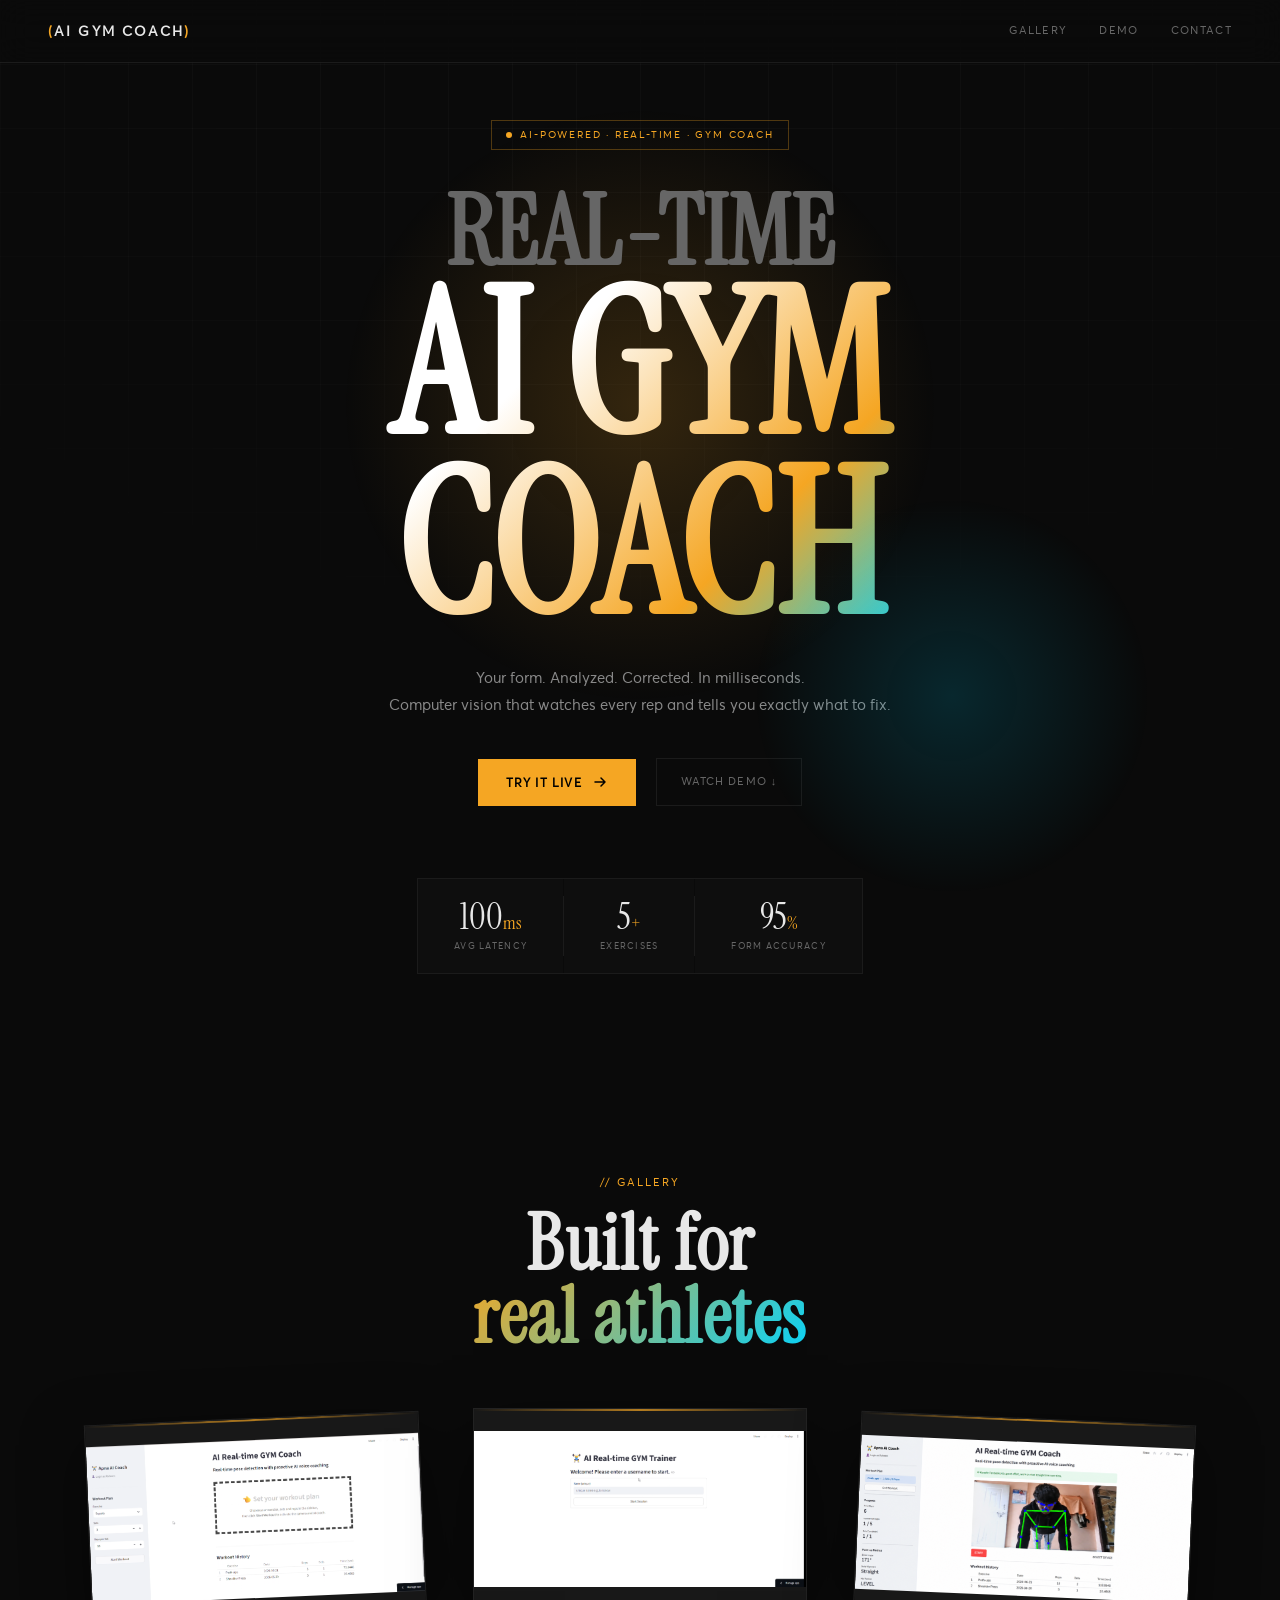
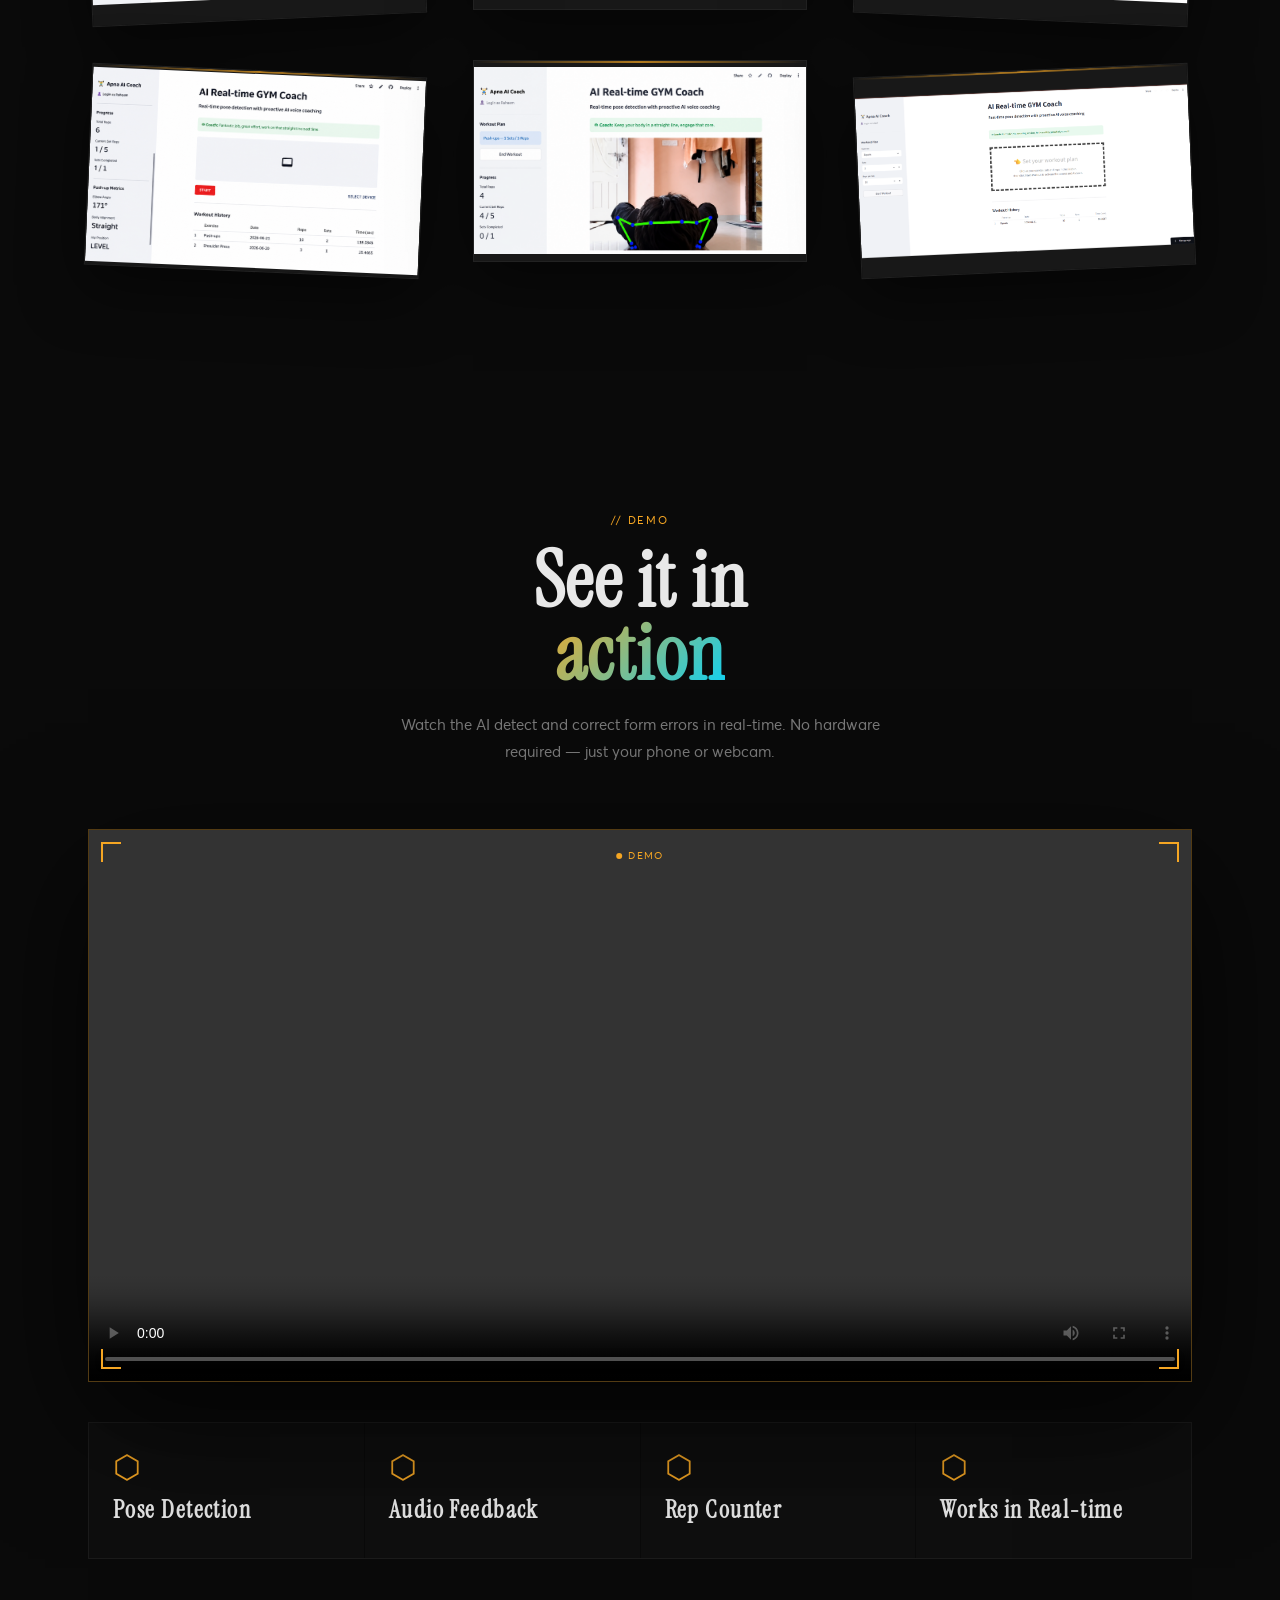
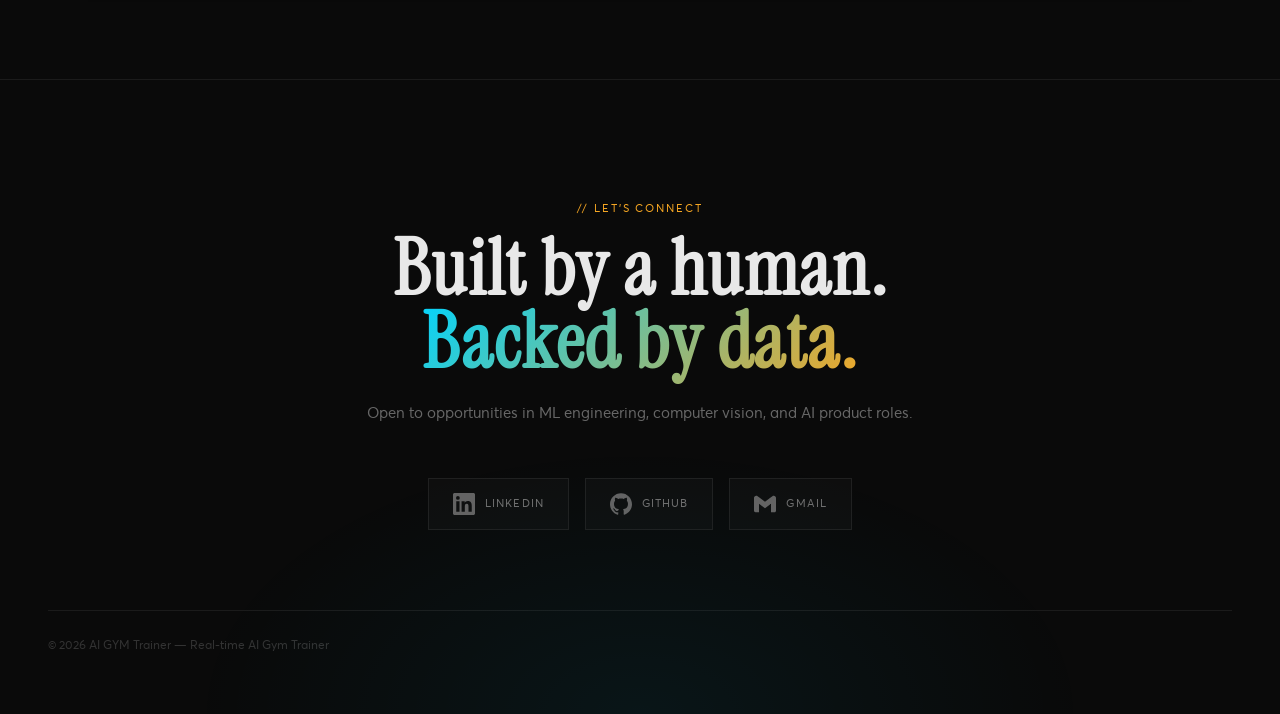
==== Landing_page/index.html @ ecfb58e2 "Fix landing page directory structure for Netlify deployment" ====
<!doctype html>
<html lang="en">
  <head>
    <meta charset="UTF-8" />
    <meta name="viewport" content="width=device-width, initial-scale=1.0" />
    <title>Real-time AI GYM Trainer</title>
    <link rel="stylesheet" href="style.css" />
    <style>
      @font-face {
        font-family: "Averta";
        src: url("Font/Averta.woff2") format("woff2");
        font-weight: normal;
        font-style: normal;
      }
    </style>
    <link rel="preconnect" href="https://fonts.googleapis.com" />
    <link rel="preconnect" href="https://fonts.gstatic.com" crossorigin />
    <link
      href="https://fonts.googleapis.com/css2?family=Ubuntu:wght@400;700&family=Instrument+Serif:ital,wght@0,400;1,400&display=swap"
      rel="stylesheet"
    />
  </head>
  <body>
    <!-- GRID OVERLAY -->
    <div class="grid-overlay" aria-hidden="true"></div>

    <!-- NAV -->
    <nav class="nav">
      <div class="nav-logo">
        <span class="logo-bracket">(</span>AI GYM COACH<span
          class="logo-bracket"
          >)</span
        >
      </div>
      <div class="nav-links">
        <a href="#visuals">Gallery</a>
        <a href="#demo">Demo</a>
        <a href="#contact">Contact</a>
      </div>
    </nav>

    <!-- HERO -->
    <section class="hero" id="hero">
      <div class="hero-tag">
        <span class="dot"></span>
        <span>AI-POWERED · REAL-TIME · GYM COACH</span>
      </div>

      <h1 class="hero-title">
        <span class="line-one">REAL-TIME</span>
        <span class="line-two">AI GYM<br />COACH</span>
      </h1>

      <p class="hero-sub">
        Your form. Analyzed. Corrected. In milliseconds.<br />
        Computer vision that watches every rep and tells you exactly what to
        fix.
      </p>

      <div class="hero-cta-row">
        <a
          href="https://ai-gym-coach-real-time-pose-detection-exercise-tracking-system.streamlit.app/"
          target="_blank"
          rel="noopener noreferrer"
          class="btn-primary"
          id="cta-button"
        >
          <span>Try it live</span>
          <svg width="16" height="16" viewBox="0 0 16 16" fill="none">
            <path
              d="M3 8H13M13 8L9 4M13 8L9 12"
              stroke="currentColor"
              stroke-width="1.5"
              stroke-linecap="round"
              stroke-linejoin="round"
            />
          </svg>
        </a>
        <a href="#demo-video" class="btn-ghost">WATCH DEMO ↓</a>
      </div>

      <!-- Live metrics strip -->
      <div class="metrics-strip">
        <div class="metric">
          <span class="metric-val">100<span class="unit">ms</span></span>
          <span class="metric-label">Avg Latency</span>
        </div>
        <div class="metric-divider"></div>
        <div class="metric">
          <span class="metric-val">5<span class="unit">+</span></span>
          <span class="metric-label">Exercises</span>
        </div>
        <div class="metric-divider"></div>
        <div class="metric">
          <span class="metric-val">95<span class="unit">%</span></span>
          <span class="metric-label">Form Accuracy</span>
        </div>
      </div>
    </section>

    <!-- VISUAL SECTION -->
    <section class="visuals" id="visuals">
      <div class="section-header center-header">
        <span class="section-tag">// GALLERY</span>
        <h2 class="section-title">Built for<br /><em>real athletes</em></h2>
      </div>

      <div class="card-grid">
        <!-- Card 1 -->
        <div class="img-card card-tilt-left card-float-1">
          <div class="card-inner">
            <div class="card-img-wrap">
              <!-- Replace src with your image -->
              <img
                src="Sources/Imges/home_page.png"
                alt="Squat form analysis"
                onerror="this.parentElement.classList.add('img-placeholder')"
              />
              <div class="card-scan-line"></div>
            </div>
            <div class="card-corner tl"></div>
            <div class="card-corner tr"></div>
            <div class="card-corner bl"></div>
            <div class="card-corner br"></div>
          </div>
        </div>

        <!-- Card 2 — tall center -->
        <div class="img-card card-center card-float-2">
          <div class="card-inner">
            <div class="card-img-wrap">
              <img
                src="Sources/Imges/Login_page.png"
                alt="Deadlift posture feedback"
                onerror="this.parentElement.classList.add('img-placeholder')"
              />
              <div class="card-scan-line"></div>
            </div>
            <div class="card-corner tl"></div>
            <div class="card-corner tr"></div>
            <div class="card-corner bl"></div>
            <div class="card-corner br"></div>
          </div>
        </div>

        <!-- Card 3 -->
        <div class="img-card card-tilt-right card-float-3">
          <div class="card-inner">
            <div class="card-img-wrap">
              <img
                src="Sources/Imges/start_workout.png"
                alt="Overhead press alignment"
                onerror="this.parentElement.classList.add('img-placeholder')"
              />
              <div class="card-scan-line"></div>
            </div>
            <div class="card-corner tl"></div>
            <div class="card-corner tr"></div>
            <div class="card-corner bl"></div>
            <div class="card-corner br"></div>
          </div>
        </div>

        <div class="img-card card-tilt-right card-float-4">
          <div class="card-inner"> 
            <div class="card-img-wrap">
              <img
                src="Sources/Imges/workout_history.png"
                alt="Overhead press alignment"
                onerror="this.parentElement.classList.add('img-placeholder')"
              />
              <div class="card-scan-line"></div>
            </div>
            <div class="card-corner tl"></div>
            <div class="card-corner tr"></div>
            <div class="card-corner bl"></div>
            <div class="card-corner br"></div>
          </div>
        </div>

        <div class="img-card card-center card-float-5">
          <div class="card-inner">
            <div class="card-img-wrap">
              <img
                src="Sources/Imges/workout_progress.png"
                alt="Overhead press alignment"
                onerror="this.parentElement.classList.add('img-placeholder')"
              />
              <div class="card-scan-line"></div>
            </div>
            <div class="card-corner tl"></div>
            <div class="card-corner tr"></div>
            <div class="card-corner bl"></div>
            <div class="card-corner br"></div>
          </div>
        </div>

        <div class="img-card card-tilt-left card-float-6">
          <div class="card-inner">
            <div class="card-img-wrap">
              <img
                src="Sources/Imges/image.png"
                alt="Overhead press alignment"
                onerror="this.parentElement.classList.add('img-placeholder')"
              />
              <div class="card-scan-line"></div>
            </div>
            <div class="card-corner tl"></div>
            <div class="card-corner tr"></div>
            <div class="card-corner bl"></div>
            <div class="card-corner br"></div>
          </div>
        </div>
      </div>
    </section>

    <!-- DEMO SECTION -->
    <section class="demo" id="demo">
      <div class="section-header center-header">
        <span class="section-tag">// DEMO</span>
        <h2 class="section-title">See it in<br /><em>action</em></h2>
        <p class="section-desc">
          Watch the AI detect and correct form errors in real-time. No hardware
          required — just your phone or webcam.
        </p>
      </div>

      <div class="video-wrapper" id="demo-video">
        <div class="video-glow"></div>
        <div class="video-container">
          <div class="video-corner tl"></div>
          <div class="video-corner tr"></div>
          <div class="video-corner bl"></div>
          <div class="video-corner br"></div>
          <div class="video-status">
            <span class="dot pulse-dot"></span>
            <span>DEMO</span>
          </div>
          <!-- Replace with your video. Options:
             MP4:    <video src="your-demo.mp4" controls></video>
             YouTube: <iframe src="https://www.youtube.com/embed/YOUR_ID" ...></iframe>
        -->
          <video src="Sources/Videos/project_demo.mp4" controls playsinline></video>
          <!-- <iframe src="https://www.youtube.com/embed/YOUR_VIDEO_ID" allowfullscreen></iframe> -->
        </div>
      </div>

      <!-- feature callouts below video -->
      <div class="feature-row">
        <div class="feature">
          <span class="feature-icon">⬡</span>
          <strong>Pose Detection</strong>
        </div>
        <div class="feature">
          <span class="feature-icon">⬡</span>
          <strong>Audio Feedback</strong>
        </div>
        <div class="feature">
          <span class="feature-icon">⬡</span>
          <strong>Rep Counter</strong>
        </div>
        <div class="feature">
          <span class="feature-icon">⬡</span>
          <strong>Works in Real-time</strong>
        </div>
      </div>
    </section>

    <!-- CONTACT SECTION -->
    <section class="contact" id="contact">
      <div class="contact-inner">
        <span class="section-tag">// LET'S CONNECT</span>
        <h2 class="contact-title">
          Built by a human.<br /><em>Backed by data.</em>
        </h2>
        <p class="contact-desc">
          Open to opportunities in ML engineering, computer vision, and AI
          product roles.
        </p>

        <div class="social-grid">
          <!-- LinkedIn -->
          <a
            href="https://www.linkedin.com/in/shaikh-raheem-68b6153a4/"
            target="_blank"
            rel="noopener"
            class="social-btn"
            aria-label="LinkedIn"
          >
            <span class="social-icon">
              <svg
                viewBox="0 0 24 24"
                fill="currentColor"
                width="22"
                height="22"
              >
                <path
                  d="M20.447 20.452h-3.554v-5.569c0-1.328-.027-3.037-1.852-3.037-1.853 0-2.136 1.445-2.136 2.939v5.667H9.351V9h3.414v1.561h.046c.477-.9 1.637-1.85 3.37-1.85 3.601 0 4.267 2.37 4.267 5.455v6.286zM5.337 7.433a2.062 2.062 0 0 1-2.063-2.065 2.064 2.064 0 1 1 2.063 2.065zm1.782 13.019H3.555V9h3.564v11.452zM22.225 0H1.771C.792 0 0 .774 0 1.729v20.542C0 23.227.792 24 1.771 24h20.451C23.2 24 24 23.227 24 22.271V1.729C24 .774 23.2 0 22.222 0h.003z"
                />
              </svg>
            </span>
            <span class="social-label">LinkedIn</span>
          </a>

          <!-- GitHub -->
          <a
            href="https://github.com/Shaikhraheem000/AI-Gym-Coach-Real-Time-Pose-Detection-Exercise-Tracking-System"
            target="_blank"
            rel="noopener"
            class="social-btn"
            aria-label="GitHub"
          >
            <span class="social-icon">
              <svg
                viewBox="0 0 24 24"
                fill="currentColor"
                width="22"
                height="22"
              >
                <path
                  d="M12 .297c-6.63 0-12 5.373-12 12 0 5.303 3.438 9.8 8.205 11.385.6.113.82-.258.82-.577 0-.285-.01-1.04-.015-2.04-3.338.724-4.042-1.61-4.042-1.61C4.422 18.07 3.633 17.7 3.633 17.7c-1.087-.744.084-.729.084-.729 1.205.084 1.838 1.236 1.838 1.236 1.07 1.835 2.809 1.305 3.495.998.108-.776.417-1.305.76-1.605-2.665-.3-5.466-1.332-5.466-5.93 0-1.31.465-2.38 1.235-3.22-.135-.303-.54-1.523.105-3.176 0 0 1.005-.322 3.3 1.23.96-.267 1.98-.399 3-.405 1.02.006 2.04.138 3 .405 2.28-1.552 3.285-1.23 3.285-1.23.645 1.653.24 2.873.12 3.176.765.84 1.23 1.91 1.23 3.22 0 4.61-2.805 5.625-5.475 5.92.42.36.81 1.096.81 2.22 0 1.606-.015 2.896-.015 3.286 0 .315.21.69.825.57C20.565 22.092 24 17.592 24 12.297c0-6.627-5.373-12-12-12"
                />
              </svg>
            </span>
            <span class="social-label">GitHub</span>
          </a>

          <!-- Gmail -->
          <a
            href="mailto:shaikhraheemr03@gmail.com"
            class="social-btn"
            aria-label="Email"
          >
            <span class="social-icon">
              <svg
                viewBox="0 0 24 24"
                fill="currentColor"
                width="22"
                height="22"
              >
                <path
                  d="M24 5.457v13.909c0 .904-.732 1.636-1.636 1.636h-3.819V11.73L12 16.64l-6.545-4.91v9.273H1.636A1.636 1.636 0 0 1 0 19.366V5.457c0-2.023 2.309-3.178 3.927-1.964L5.455 4.64 12 9.548l6.545-4.910 1.528-1.145C21.69 2.28 24 3.434 24 5.457z"
                />
              </svg>
            </span>
            <span class="social-label">Gmail</span>
          </a>
        </div>
      </div>

      <footer class="footer">
        <span>© 2026 AI GYM Trainer — Real-time AI Gym Trainer</span>
      </footer>
    </section>
  </body>
</html>
---- Landing_page/style.css ----
/* ============================================================
   AXFORM — Real-time AI GYM Trainer
   style.css
   ============================================================ */

/* ── TOKENS ── */
:root {
  --bg:        #0a0a0a;
  --surface:   #111111;
  --border:    rgba(255,255,255,0.07);
  --amber:     #f5a623;
  --amber-dim: #b97a18;
  --amber-glow:rgba(245,166,35,0.18);
  --cyan:      #00d4ff;
  --cyan-glow: rgba(0,212,255,0.15);
  --text:      #e8e8e8;
  --muted:     #666;
  --font-display: 'Instrument Serif', serif;
  --font-body:    'Ubuntu', monospace;
  --font-body:    'Averta', sans-serif;
  --radius:    0px;
  --max-w:     1200px;
}

/* ── RESET ── */
*, *::before, *::after { box-sizing: border-box; margin: 0; padding: 0; }
html { scroll-behavior: smooth; }
body {
  background: var(--bg);
  color: var(--text);
  font-family: var(--font-body);
  font-size: 16px;
  line-height: 1.6;
  overflow-x: hidden;
}
a { color: inherit; text-decoration: none; }
img { display: block; width: 100%; height: 100%; object-fit: contain; }

/* ── GRID OVERLAY ── */
.grid-overlay {
  position: fixed;
  inset: 0;
  pointer-events: none;
  z-index: 0;
  background-image:
    linear-gradient(rgba(255,255,255,0.025) 1px, transparent 1px),
    linear-gradient(90deg, rgba(255,255,255,0.025) 1px, transparent 1px);
  background-size: 64px 64px;
  mask-image: radial-gradient(ellipse 80% 80% at 50% 0%, black 40%, transparent 100%);
}

/* ── NAV ── */
.nav {
  position: fixed;
  top: 0; left: 0; right: 0;
  z-index: 100;
  display: flex;
  align-items: center;
  justify-content: space-between;
  padding: 20px 48px;
  background: rgba(10,10,10,0.7);
  backdrop-filter: blur(16px);
  border-bottom: 1px solid var(--border);
}

.nav-logo {
  font-family: var(--font-body);
  font-weight: 700;
  font-size: 14px;
  letter-spacing: 0.15em;
  color: var(--text);
}
.logo-bracket { color: var(--amber); }

.nav-links {
  display: flex;
  gap: 32px;
}
.nav-links a {
  font-family: var(--font-body);
  font-size: 11px;
  letter-spacing: 0.12em;
  text-transform: uppercase;
  color: var(--muted);
  transition: color 0.2s;
}
.nav-links a:hover { color: var(--amber); }

/* ── HERO ── */
.hero {
  position: relative;
  z-index: 1;
  min-height: 100vh;
  display: flex;
  flex-direction: column;
  align-items: center;
  justify-content: center;
  text-align: center;
  padding: 120px 24px 80px;
  overflow: hidden;
}

/* Background glow blobs */
.hero::before {
  content: '';
  position: absolute;
  width: 600px; height: 600px;
  border-radius: 50%;
  background: radial-gradient(circle, var(--amber-glow) 0%, transparent 70%);
  top: 10%; left: 50%;
  transform: translateX(-50%);
  pointer-events: none;
  animation: blob-drift 8s ease-in-out infinite alternate;
}
.hero::after {
  content: '';
  position: absolute;
  width: 400px; height: 400px;
  border-radius: 50%;
  background: radial-gradient(circle, var(--cyan-glow) 0%, transparent 70%);
  bottom: 15%; right: 10%;
  pointer-events: none;
  animation: blob-drift 10s ease-in-out infinite alternate-reverse;
}

@keyframes blob-drift {
  from { transform: translateX(-50%) scale(1); opacity: 0.6; }
  to   { transform: translateX(-50%) scale(1.2) translateY(-20px); opacity: 1; }
}

.hero-tag {
  display: inline-flex;
  align-items: center;
  gap: 8px;
  font-family: var(--font-body);
  font-size: 10px;
  letter-spacing: 0.18em;
  color: var(--amber);
  border: 1px solid rgba(245,166,35,0.3);
  padding: 6px 14px;
  border-radius: var(--radius);
  margin-bottom: 40px;
  animation: fade-up 0.8s ease both;
}
.dot {
  width: 6px; height: 6px;
  border-radius: 50%;
  background: var(--amber);
  animation: blink 2s ease-in-out infinite;
}
@keyframes blink {
  0%, 100% { opacity: 1; }
  50%       { opacity: 0.2; }
}

.hero-title {
  font-family: var(--font-display);
  line-height: 0.9;
  letter-spacing: 0.02em;
  animation: fade-up 0.8s 0.1s ease both;
}
.line-one {
  display: block;
  font-size: clamp(56px, 8vw, 96px);
  color: var(--muted);
}
.line-two {
  display: block;
  font-size: clamp(80px, 16vw, 200px);
  background: linear-gradient(135deg, #ffffff 30%, var(--amber) 70%, var(--cyan) 100%);
  -webkit-background-clip: text;
  -webkit-text-fill-color: transparent;
  background-clip: text;
  min-width: 600px;
}

.hero-sub {
  max-width: 520px;
  font-size: 15px;
  font-weight: 300;
  color: #888;
  margin-top: 28px;
  line-height: 1.8;
  animation: fade-up 0.8s 0.2s ease both;
}

.hero-cta-row {
  display: flex;
  align-items: center;
  gap: 20px;
  margin-top: 40px;
  animation: fade-up 0.8s 0.3s ease both;
}

.btn-primary {
  display: inline-flex;
  align-items: center;
  gap: 10px;
  background: var(--amber);
  color: #000;
  font-family: var(--font-body);
  font-size: 12px;
  font-weight: 700;
  letter-spacing: 0.1em;
  text-transform: uppercase;
  padding: 14px 28px;
  border-radius: var(--radius);
  transition: transform 0.2s, box-shadow 0.2s, background 0.2s;
  box-shadow: 0 0 0 0 var(--amber-glow);
}
.btn-primary:hover {
  background: #ffc04d;
  transform: translateY(-2px);
  box-shadow: 0 8px 40px var(--amber-glow);
}
.btn-primary:active { transform: translateY(0); }

.btn-ghost {
  font-family: var(--font-body);
  font-size: 11px;
  letter-spacing: 0.1em;
  color: var(--muted);
  border: 1px solid var(--border);
  padding: 14px 24px;
  border-radius: var(--radius);
  transition: color 0.2s, border-color 0.2s;
}
.btn-ghost:hover {
  color: var(--text);
  border-color: rgba(255,255,255,0.2);
}

/* METRICS STRIP */
.metrics-strip {
  display: flex;
  align-items: center;
  gap: 0;
  margin-top: 72px;
  border: 1px solid var(--border);
  border-radius: var(--radius);
  overflow: hidden;
  animation: fade-up 0.8s 0.5s ease both;
}
.metric {
  display: flex;
  flex-direction: column;
  align-items: center;
  padding: 20px 36px;
  gap: 4px;
  background: rgba(255,255,255,0.02);
  transition: background 0.2s;
}
.metric:hover { background: rgba(245,166,35,0.05); }
.metric-val {
  font-family: var(--font-display);
  font-size: 36px;
  line-height: 1;
  color: var(--text);
}
.unit {
  font-size: 18px;
  color: var(--amber);
}
.metric-label {
  font-family: var(--font-body);
  font-size: 9px;
  letter-spacing: 0.14em;
  text-transform: uppercase;
  color: var(--muted);
}
.metric-divider {
  width: 1px;
  height: 60px;
  background: var(--border);
  flex-shrink: 0;
}

@keyframes fade-up {
  from { opacity: 0; transform: translateY(24px); }
  to   { opacity: 1; transform: translateY(0); }
}

/* ── VISUALS ── */
.visuals {
  position: relative;
  z-index: 1;
  padding: 120px 48px;
  max-width: var(--max-w);
  margin: 0 auto;
}

.section-header {
  margin-bottom: 64px;
}
.section-tag {
  font-family: var(--font-body);
  font-size: 11px;
  letter-spacing: 0.18em;
  color: var(--amber);
  display: block;
  margin-bottom: 16px;
}
.section-title {
  font-family: var(--font-display);
  font-size: clamp(48px, 6vw, 80px);
  line-height: 0.95;
  letter-spacing: 0.02em;
}
.section-title em {
  font-style: normal;
  background: linear-gradient(135deg, var(--amber), var(--cyan));
  -webkit-background-clip: text;
  -webkit-text-fill-color: transparent;
  background-clip: text;
}
.center-header { text-align: center; }
.section-desc {
  max-width: 480px;
  margin: 20px auto 0;
  color: #777;
  font-size: 15px;
  line-height: 1.8;
}

/* CARD GRID */
.card-grid {
  display: grid;
  grid-template-columns: repeat(3, 1fr);
  grid-template-rows: auto auto;
  gap: 50px;
}

.img-card {
  position: relative;
  border-radius: var(--radius);
  cursor: default;
  transition: transform 0.4s cubic-bezier(0.34,1.56,0.64,1);
}
.img-card:hover { transform: translateY(-6px) rotate(0deg) !important; }

.card-tilt-left  { transform: rotate(-2.5deg); animation: float1 6s ease-in-out infinite; }
.card-center     { transform: rotate(0deg) translateY(-10px); animation: float2 7s ease-in-out infinite; }
.card-tilt-right { transform: rotate(2.5deg); animation: float3 5.5s ease-in-out infinite; }
.card-wide       {
  grid-column: 1 / -1;
  transform: rotate(0deg);
  animation: float4 8s ease-in-out infinite;
}

@keyframes float1 {
  0%,100% { transform: rotate(-2.5deg) translateY(0); }
  50%     { transform: rotate(-2.5deg) translateY(-12px); }
}
@keyframes float2 {
  0%,100% { transform: rotate(0deg) translateY(-10px); }
  50%     { transform: rotate(0deg) translateY(-22px); }
}
@keyframes float3 {
  0%,100% { transform: rotate(2.5deg) translateY(0); }
  50%     { transform: rotate(2.5deg) translateY(-10px); }
}
@keyframes float4 {
  0%,100% { transform: rotate(-2.5deg) translateY(0); }
  50%     { transform: rotate(-2.5deg) translateY(-12px); }
}
@keyframes float5 {
  0%,100% { transform: rotate(0deg) translateY(-10px); }
  50%     { transform: rotate(0deg) translateY(-22px); }
}
@keyframes float6 {
  0%,100% { transform: rotate(2.5deg) translateY(0); }
  50%     { transform: rotate(2.5deg) translateY(-10px); }
}
.card-inner {
  border: 1px solid var(--border);
  border-radius: var(--radius);
  overflow: hidden;
  background: var(--surface);
  box-shadow: 0 20px 60px rgba(0,0,0,0.5);
  transition: box-shadow 0.3s, border-color 0.3s;
}
.img-card:hover .card-inner {
  border-color: rgba(245,166,35,0.35);
  box-shadow: 0 30px 80px rgba(0,0,0,0.6), 0 0 40px var(--amber-glow);
}
.card-inner-wide {
  display: grid;
  grid-template-columns: 1fr 1fr;
}

.card-img-wrap {
  position: relative;
  height: 200px;
  overflow: hidden;
  background: #181818;
}
.card-img-wrap.wide { height: 220px; }
.card-img-wrap.img-placeholder::after {
  content: 'IMAGE PLACEHOLDER';
  position: absolute;
  inset: 0;
  display: flex;
  align-items: center;
  justify-content: center;
  font-family: var(--font-body);
  font-size: 11px;
  letter-spacing: 0.15em;
  color: #333;
}

/* placeholder checkerboard when image missing */
.img-placeholder {
  background-image:
    repeating-linear-gradient(45deg, #161616 0, #161616 1px, transparent 0, transparent 50%),
    repeating-linear-gradient(-45deg, #161616 0, #161616 1px, transparent 0, transparent 50%);
  background-size: 20px 20px;
  background-color: #111;
}

.card-scan-line {
  position: absolute;
  left: 0; right: 0;
  height: 2px;
  background: linear-gradient(90deg, transparent, var(--amber), transparent);
  opacity: 0.7;
  animation: scan 3s linear infinite;
  top: 0;
}
@keyframes scan {
  from { top: 0; opacity: 0.7; }
  to   { top: 100%; opacity: 0; }
}

.card-label {
  padding: 16px 20px 20px;
}
.card-tag {
  font-family: var(--font-body);
  font-size: 9px;
  letter-spacing: 0.18em;
  color: var(--amber);
  display: block;
  margin-bottom: 6px;
}
.card-label p {
  font-size: 12px;
  color: #666;
  line-height: 1.5;
}

/* Corner brackets */
.card-corner {
  position: absolute;
  width: 12px; height: 12px;
  border-color: var(--amber);
  border-style: solid;
  opacity: 0;
  transition: opacity 0.3s;
}
.img-card:hover .card-corner { opacity: 0.6; }
.card-corner.tl { top: 8px; left: 8px;  border-width: 1px 0 0 1px; }
.card-corner.tr { top: 8px; right: 8px; border-width: 1px 1px 0 0; }
.card-corner.bl { bottom: 8px; left: 8px;  border-width: 0 0 1px 1px; }
.card-corner.br { bottom: 8px; right: 8px; border-width: 0 1px 1px 0; }

/* ── DEMO ── */
.demo {
  position: relative;
  z-index: 1;
  padding: 120px 48px;
  max-width: var(--max-w);
  margin: 0 auto;
}

.video-wrapper {
  position: relative;
  margin-top: 56px;
}
.video-glow {
  position: absolute;
  inset: -40px;
  background: radial-gradient(ellipse 60% 50% at 50% 50%, var(--amber-glow), transparent 70%);
  pointer-events: none;
  animation: glow-pulse 4s ease-in-out infinite alternate;
}
@keyframes glow-pulse {
  from { opacity: 0.5; transform: scale(0.95); }
  to   { opacity: 1;   transform: scale(1.05); }
}

.video-container {
  position: relative;
  border-radius: 0px;
  border: 1px solid rgba(245,166,35,0.3);
  overflow: hidden;
  background: #0d0d0d;
  box-shadow: 0 40px 120px rgba(0,0,0,0.7), inset 0 1px 0 rgba(255,255,255,0.05);
  min-height: 480px;
  display: flex;
  align-items: center;
  justify-content: center;
}
.video-container video,
.video-container iframe {
  width: 100%;
  height: 100%;
  min-height: 480px;
  border: none;
  display: block;
}
.video-corner {
  position: absolute;
  width: 20px; height: 20px;
  border-color: var(--amber);
  border-style: solid;
  z-index: 2;
}
.video-corner.tl { top: 12px; left: 12px;  border-width: 2px 0 0 2px; }
.video-corner.tr { top: 12px; right: 12px; border-width: 2px 2px 0 0; }
.video-corner.bl { bottom: 12px; left: 12px;  border-width: 0 0 2px 2px; }
.video-corner.br { bottom: 12px; right: 12px; border-width: 0 2px 2px 0; }

.video-status {
  position: absolute;
  top: 18px;
  left: 50%;
  transform: translateX(-50%);
  display: flex;
  align-items: center;
  gap: 6px;
  font-family: var(--font-body);
  font-size: 10px;
  letter-spacing: 0.14em;
  color: var(--amber);
  z-index: 2;
}
.pulse-dot {
  animation: pulse-ring 2s ease-in-out infinite;
}
@keyframes pulse-ring {
  0%,100% { box-shadow: 0 0 0 0 rgba(245,166,35,0.6); }
  50%     { box-shadow: 0 0 0 6px rgba(245,166,35,0); }
}

/* Placeholder UI inside video box */
.video-placeholder {
  display: flex;
  flex-direction: column;
  align-items: center;
  gap: 24px;
  color: #333;
  user-select: none;
  padding: 60px;
}
.play-ring {
  width: 80px; height: 80px;
  border-radius: 50%;
  border: 2px solid rgba(245,166,35,0.25);
  display: flex;
  align-items: center;
  justify-content: center;
  animation: ring-spin 8s linear infinite;
}
@keyframes ring-spin {
  from { transform: rotate(0deg); }
  to   { transform: rotate(360deg); }
}
.play-btn {
  width: 48px; height: 48px;
  background: rgba(245,166,35,0.12);
  border: 1px solid rgba(245,166,35,0.3);
  border-radius: 50%;
  display: flex;
  align-items: center;
  justify-content: center;
  color: var(--amber);
  animation: ring-spin-rev 8s linear infinite;
}
@keyframes ring-spin-rev {
  from { transform: rotate(0deg); }
  to   { transform: rotate(-360deg); }
}
.play-btn svg { width: 20px; height: 20px; margin-left: 3px; }
.video-placeholder p {
  font-family: var(--font-body);
  font-size: 12px;
  letter-spacing: 0.08em;
  color: #444;
  text-align: center;
}
.video-placeholder code {
  color: var(--amber);
  background: rgba(245,166,35,0.1);
  padding: 1px 6px;
  border-radius: 3px;
}

/* Feature row */
.feature-row {
  display: grid;
  grid-template-columns: repeat(4, 1fr);
  gap: 1px;
  margin-top: 40px;
  border: 1px solid var(--border);
  border-radius: var(--radius);
  overflow: hidden;
}
.feature {
  background: rgba(255,255,255,0.02);
  padding: 28px 24px;
  transition: background 0.2s;
  display: flex;
  flex-direction: column;
  gap: 8px;
}
.feature:hover { background: rgba(245,166,35,0.04); }
.feature-icon {
  font-size: 32px;
  color: var(--amber);
  line-height: 1;
}
.feature strong {
  font-family: var(--font-display);
  font-size: 24px;
  font-weight: 700;
  letter-spacing: 0.06em;
  color: var(--text);
}
.feature p {
  font-size: 13px;
  color: var(--muted);
  line-height: 1.6;
}

/* ── CONTACT ── */
.contact {
  position: relative;
  z-index: 1;
  padding: 120px 48px 60px;
  border-top: 1px solid var(--border);
  text-align: center;
}
.contact::before {
  content: '';
  position: absolute;
  inset: 0;
  background: radial-gradient(ellipse 50% 60% at 50% 100%, rgba(0,212,255,0.06), transparent 70%);
  pointer-events: none;
}

.contact-inner {
  position: relative;
  max-width: 600px;
  margin: 0 auto;
}

.contact-title {
  font-family: var(--font-display);
  font-size: clamp(48px, 6vw, 80px);
  line-height: 0.95;
  letter-spacing: 0.02em;
  margin: 16px 0 20px;
}
.contact-title em {
  font-style: normal;
  background: linear-gradient(135deg, var(--cyan), var(--amber));
  -webkit-background-clip: text;
  -webkit-text-fill-color: transparent;
  background-clip: text;
}
.contact-desc {
  font-size: 15px;
  color: #666;
  line-height: 1.8;
  margin-bottom: 52px;
}

.social-grid {
  display: flex;
  justify-content: center;
  gap: 16px;
  flex-wrap: wrap;
}

.social-btn {
  display: flex;
  align-items: center;
  gap: 10px;
  padding: 14px 24px;
  border: 1px solid var(--border);
  border-radius: var(--radius);
  background: rgba(255,255,255,0.02);
  color: #888;
  font-family: var(--font-body);
  font-size: 11px;
  letter-spacing: 0.1em;
  text-transform: uppercase;
  transition: color 0.2s, border-color 0.2s, background 0.2s, transform 0.2s, box-shadow 0.2s;
}
.social-btn:hover {
  color: var(--amber);
  border-color: rgba(245,166,35,0.4);
  background: rgba(245,166,35,0.06);
  transform: translateY(-3px);
  box-shadow: 0 8px 30px var(--amber-glow);
}
.social-icon {
  display: flex;
  align-items: center;
  opacity: 0.7;
  transition: opacity 0.2s;
}
.social-btn:hover .social-icon { opacity: 1; }
.social-label { opacity: 0.8; }

/* FOOTER */
.footer {
  display: flex;
  justify-content: space-between;
  align-items: center;
  margin-top: 80px;
  padding-top: 24px;
  border-top: 1px solid var(--border);
  font-size: 12px;
  color: #333;
}
.footer-mono {
  font-family: var(--font-body);
  font-size: 10px;
  letter-spacing: 0.1em;
}

/* ── RESPONSIVE ── */
@media (max-width: 960px) {
  .nav { padding: 16px 24px; }
  .nav-links { gap: 20px; }
  .visuals, .demo { padding: 80px 24px; }
  .card-grid { grid-template-columns: 1fr 1fr; }
  .card-wide { grid-column: 1 / -1; }
  .card-inner-wide { grid-template-columns: 1fr; }
  .feature-row { grid-template-columns: repeat(2, 1fr); }
  .metrics-strip { flex-wrap: wrap; }
}

@media (max-width: 640px) {
  .nav-links { display: none; }
  .hero { padding: 100px 20px 60px; }
  .hero-cta-row { flex-direction: column; }
  .metrics-strip { flex-direction: column; gap: 0; }
  .metric-divider { width: 60px; height: 1px; }
  .card-grid { grid-template-columns: 1fr; }
  .feature-row { grid-template-columns: 1fr; }
  .contact { padding: 80px 24px 40px; }
  .footer { flex-direction: column; gap: 8px; text-align: center; }
  .video-container { min-height: 300px; }
  .video-container video,
  .video-container iframe { min-height: 300px; }
}
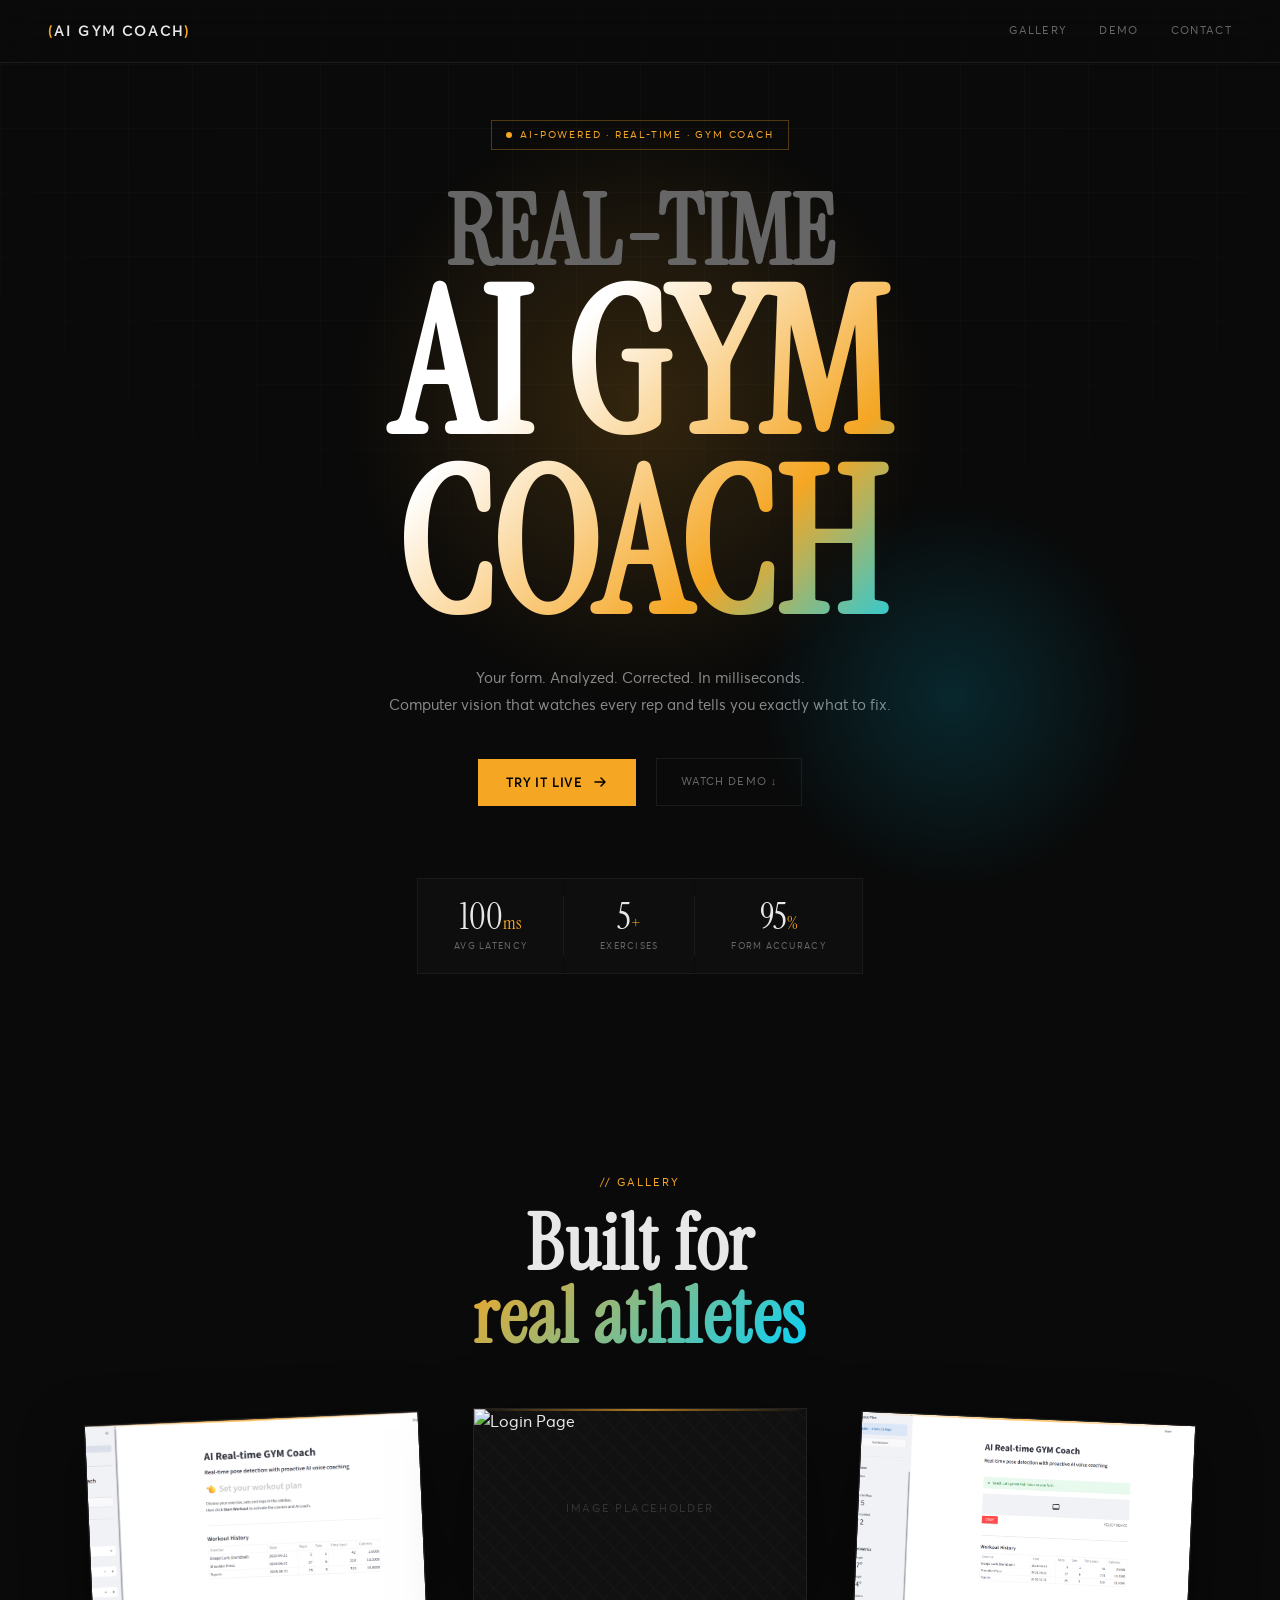
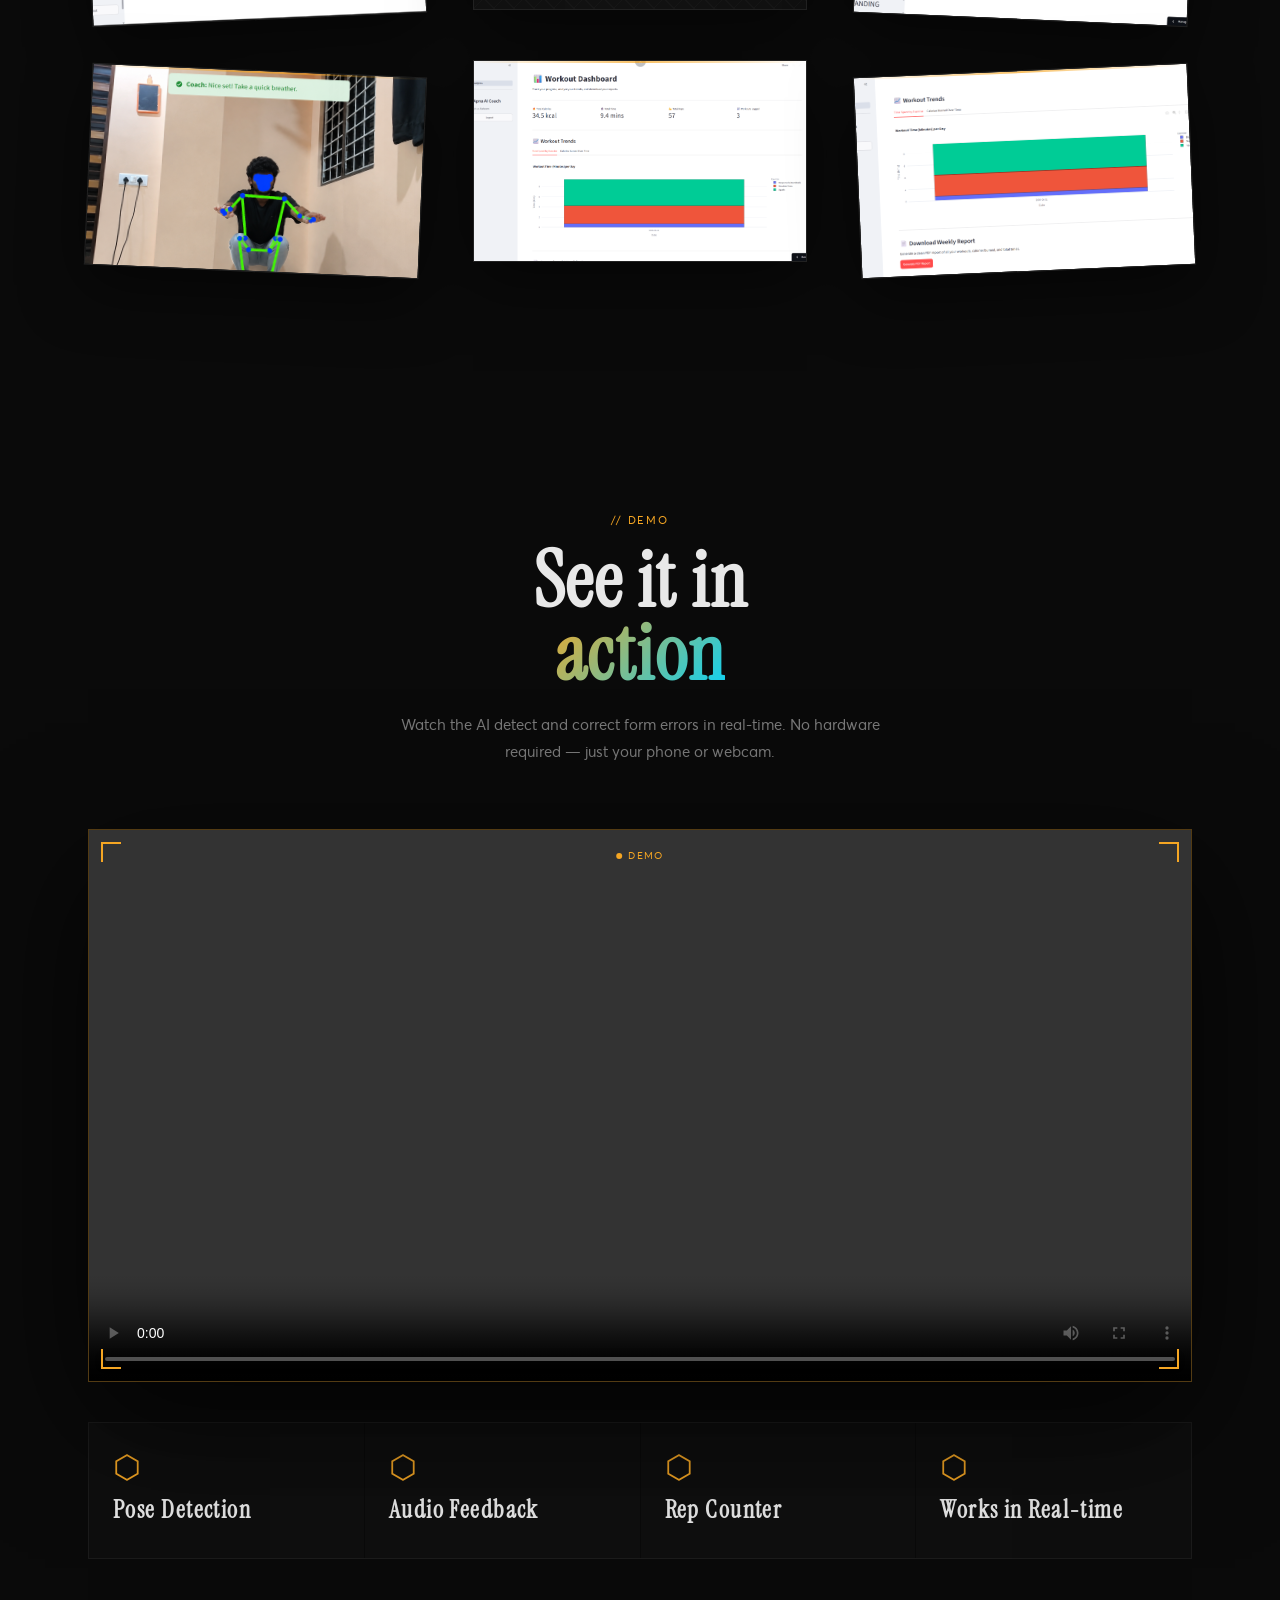
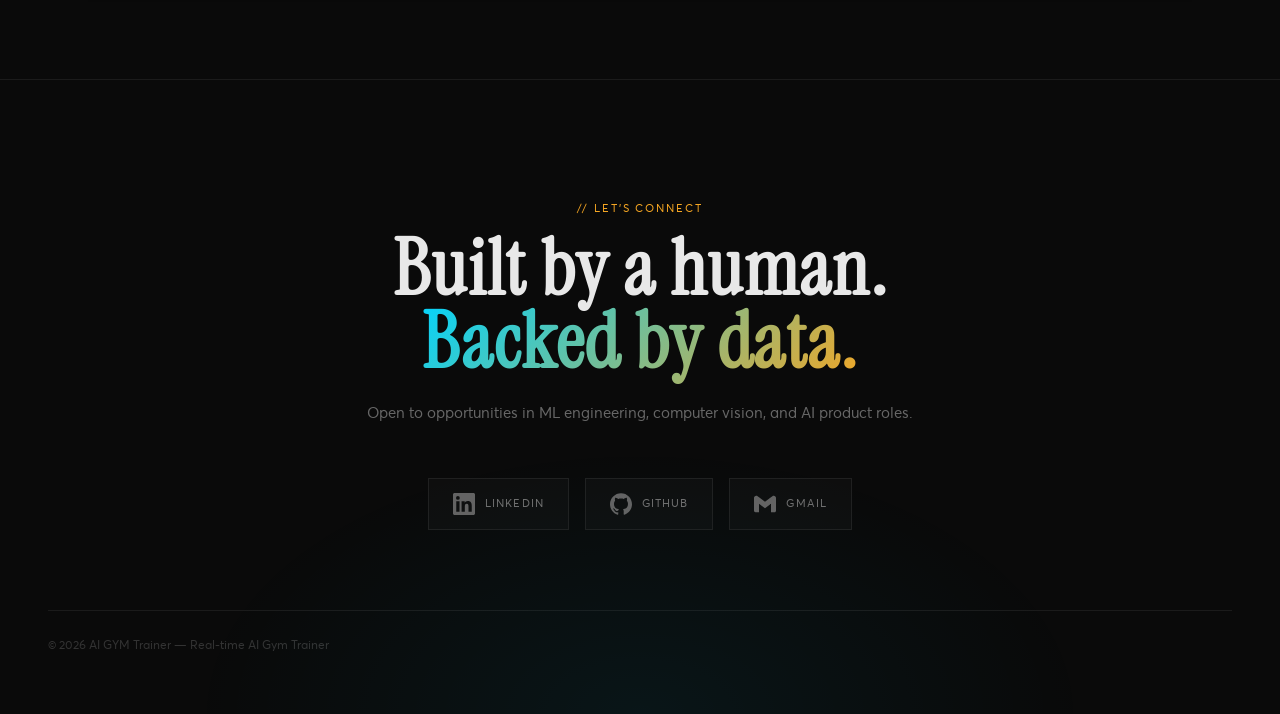
==== commit cf0e215b: "Added new img's  and video" ====
--- a/Landing_page/index.html
+++ b/Landing_page/index.html
@@ -113,7 +113,7 @@
               <!-- Replace src with your image -->
               <img
                 src="Sources/Imges/home_page.png"
-                alt="Squat form analysis"
+                alt="AI Gym Coach Home Page"
                 onerror="this.parentElement.classList.add('img-placeholder')"
               />
               <div class="card-scan-line"></div>
@@ -130,8 +130,8 @@
           <div class="card-inner">
             <div class="card-img-wrap">
               <img
-                src="Sources/Imges/Login_page.png"
-                alt="Deadlift posture feedback"
+                src="Sources/Imges/login_page.png"
+                alt="Login Page"
                 onerror="this.parentElement.classList.add('img-placeholder')"
               />
               <div class="card-scan-line"></div>
@@ -149,7 +149,7 @@
             <div class="card-img-wrap">
               <img
                 src="Sources/Imges/start_workout.png"
-                alt="Overhead press alignment"
+                alt="Start Workout Configuration"
                 onerror="this.parentElement.classList.add('img-placeholder')"
               />
               <div class="card-scan-line"></div>
@@ -165,8 +165,8 @@
           <div class="card-inner"> 
             <div class="card-img-wrap">
               <img
-                src="Sources/Imges/workout_history.png"
-                alt="Overhead press alignment"
+                src="Sources/Imges/workout_progress.png"
+                alt="Workout Progress Tracking"
                 onerror="this.parentElement.classList.add('img-placeholder')"
               />
               <div class="card-scan-line"></div>
@@ -182,8 +182,8 @@
           <div class="card-inner">
             <div class="card-img-wrap">
               <img
-                src="Sources/Imges/workout_progress.png"
-                alt="Overhead press alignment"
+                src="Sources/Imges/workout_dashboard.png"
+                alt="Detailed Analytics Dashboard"
                 onerror="this.parentElement.classList.add('img-placeholder')"
               />
               <div class="card-scan-line"></div>
@@ -199,8 +199,8 @@
           <div class="card-inner">
             <div class="card-img-wrap">
               <img
-                src="Sources/Imges/image.png"
-                alt="Overhead press alignment"
+                src="Sources/Imges/pdf_generator.png"
+                alt="PDF Report Generation"
                 onerror="this.parentElement.classList.add('img-placeholder')"
               />
               <div class="card-scan-line"></div>
--- a/Landing_page/style.css
+++ b/Landing_page/style.css
@@ -394,6 +394,12 @@
   overflow: hidden;
   background: #181818;
 }
+.card-img-wrap img {
+  width: 100%;
+  height: 100%;
+  object-fit: cover;
+  object-position: top;
+}
 .card-img-wrap.wide { height: 220px; }
 .card-img-wrap.img-placeholder::after {
   content: 'IMAGE PLACEHOLDER';
